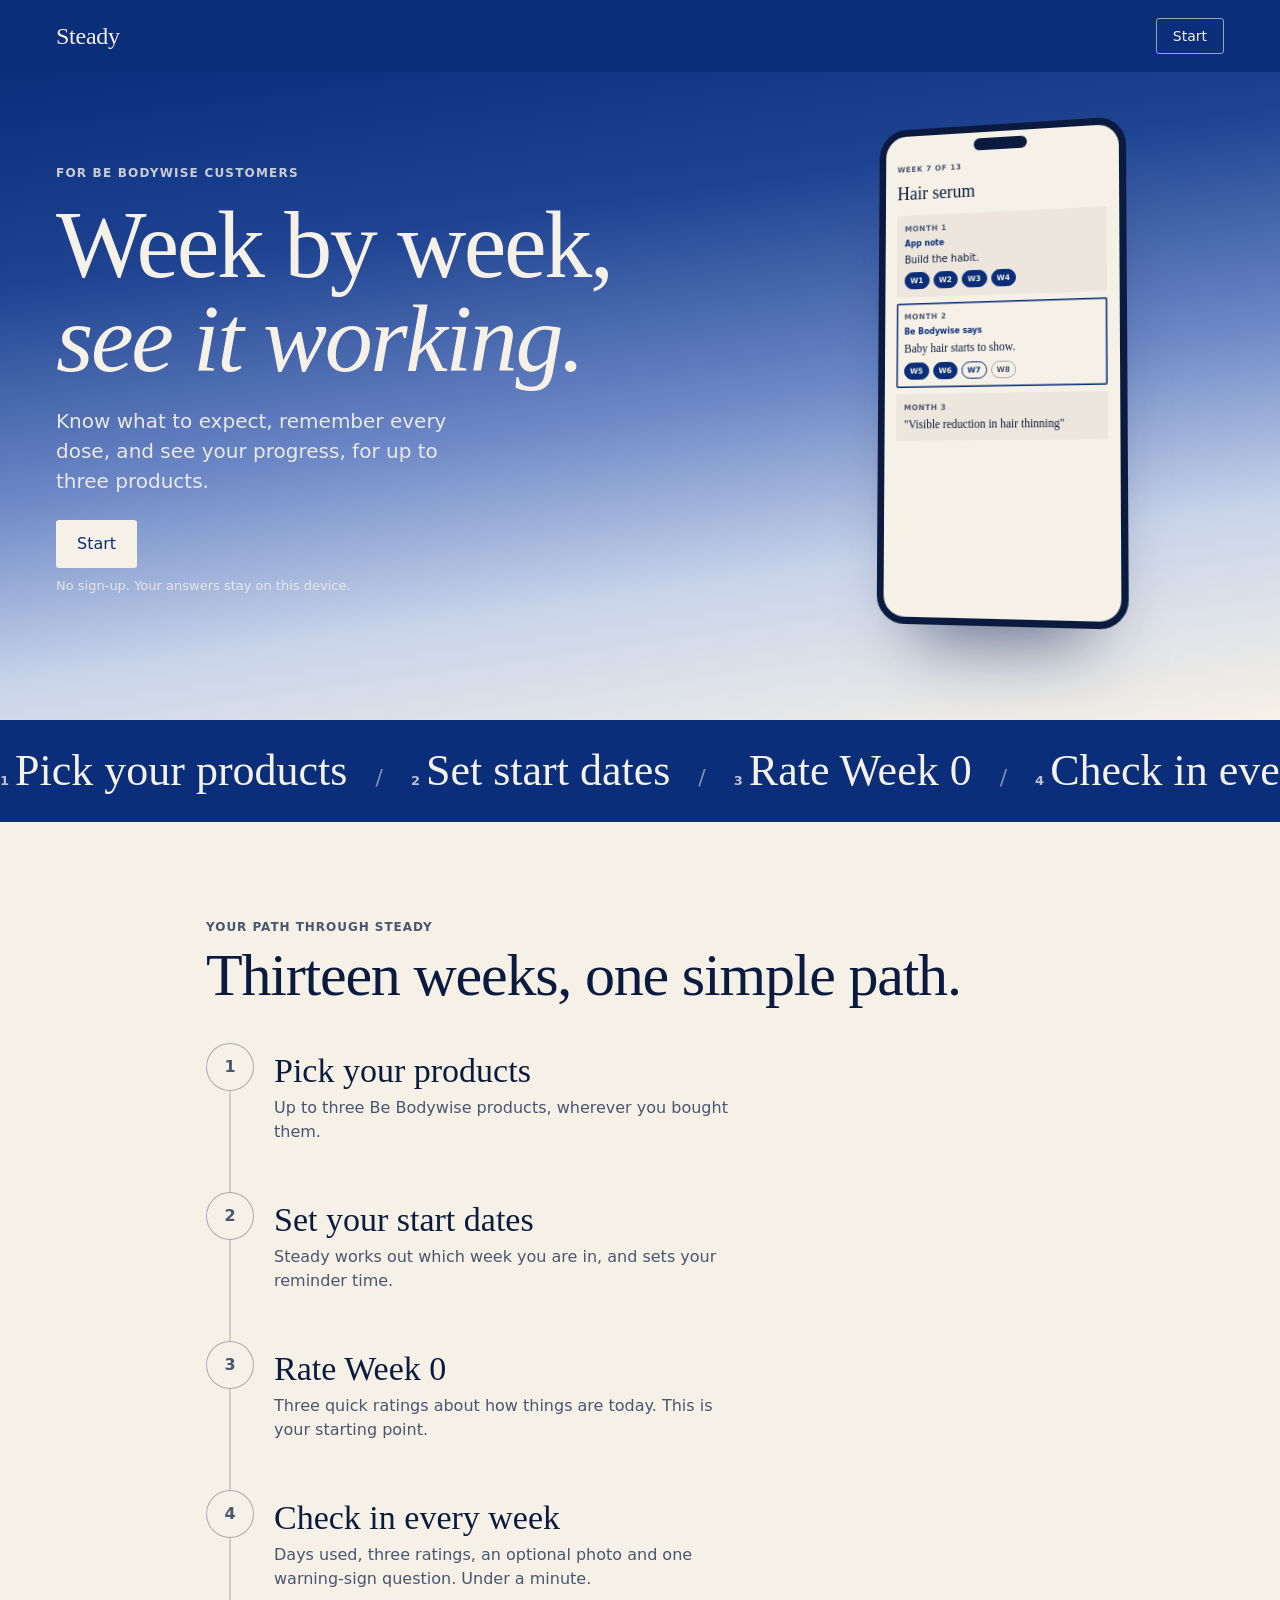
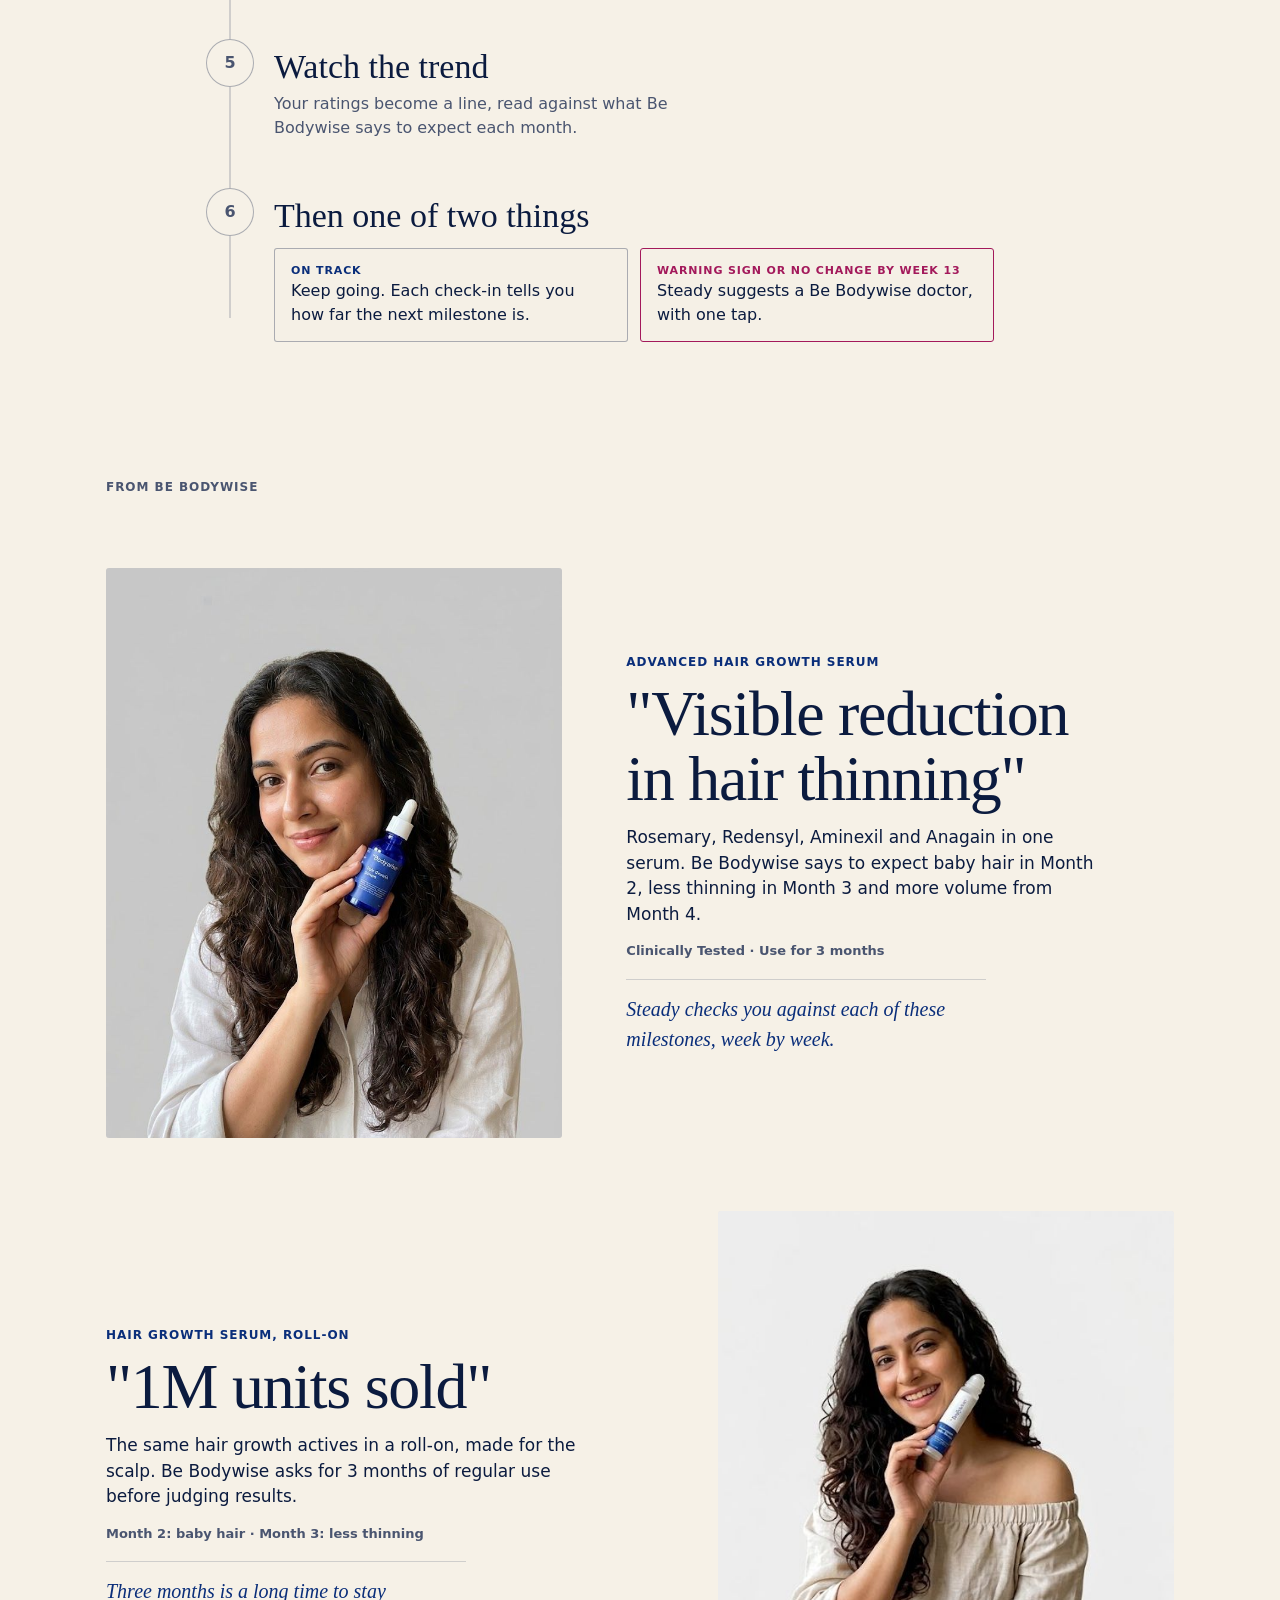
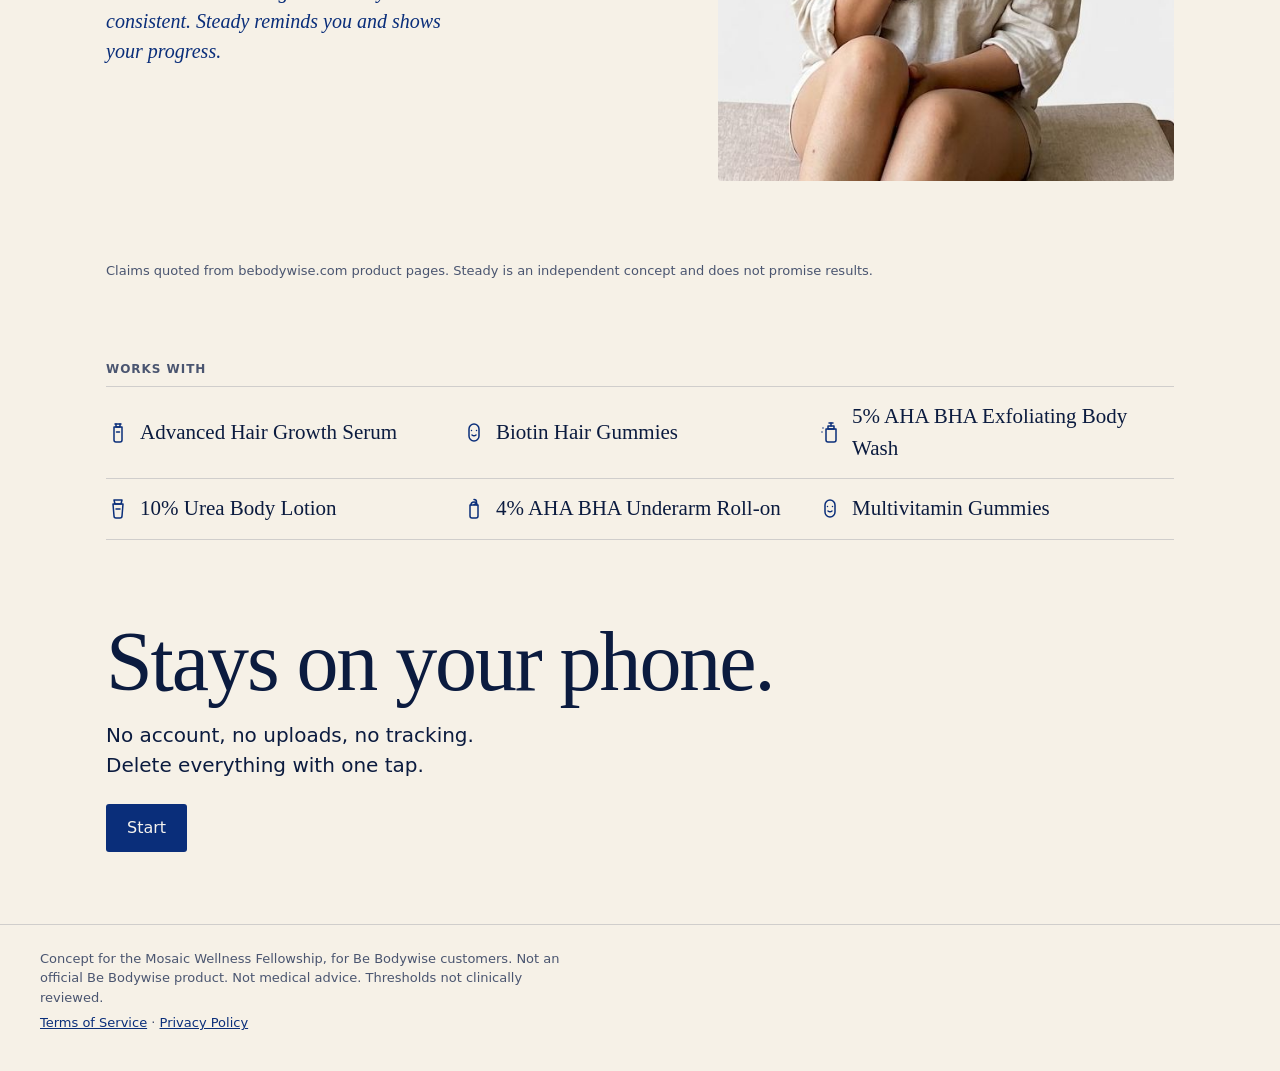
==== index.html @ 42847a38 "Current week follows the latest check-in" ====
<!doctype html>
<html lang="en">
<head>
  <meta charset="utf-8">
  <meta name="viewport" content="width=device-width, initial-scale=1, viewport-fit=cover">
  <meta http-equiv="Content-Security-Policy" content="default-src 'self'; script-src 'self'; style-src 'self' https://fonts.googleapis.com; font-src https://fonts.gstatic.com; img-src 'self' data: blob:; connect-src 'self'; base-uri 'self'; form-action 'none'">
  <meta name="referrer" content="no-referrer">
  <title>Steady</title>
  <meta name="description" content="A week-by-week companion for Be Bodywise customers: what to expect, reminders, and weekly check-ins. Concept prototype.">
  <meta name="theme-color" content="#0A2E7A">
  <link rel="manifest" href="manifest.webmanifest">
  <link rel="icon" href="icon.svg" type="image/svg+xml">
  <link rel="apple-touch-icon" href="icon-180.png">
  <meta name="apple-mobile-web-app-capable" content="yes">
  <meta name="apple-mobile-web-app-title" content="Steady">
  <link rel="preconnect" href="https://fonts.googleapis.com">
  <link rel="preconnect" href="https://fonts.gstatic.com" crossorigin>
  <link rel="stylesheet" href="https://fonts.googleapis.com/css2?family=DM+Sans:opsz,wght@9..40,400;9..40,500;9..40,600&family=Fraunces:opsz,wght@9..144,400;9..144,500&display=swap">
  <link rel="stylesheet" href="styles.css?v=9">
</head>
<body>
  <a class="skip" href="#view">Skip to content</a>
  <div class="shell">
    <aside class="sidenav" aria-label="Main">
      <a class="brand" href="#/welcome">Steady</a>
      <nav class="sidenav-links">
        <a data-nav="home" href="#/welcome">Home</a>
        <a data-nav="timeline" href="#/timeline">Timeline</a>
        <a data-nav="checkin" href="#/timeline">Check-in</a>
        <a data-nav="progress" href="#/progress">Progress</a>
        <a data-nav="settings" href="#/settings">Settings</a>
      </nav>
      <p class="sidenav-note">For Be Bodywise customers. Concept.</p>
    </aside>
    <div class="main">
      <header class="topbar">
        <a class="brand" href="#/welcome">Steady</a>
        <a class="topbar-cta" href="#/pick">Start</a>
      </header>
      <div id="banner"></div>
      <div id="backbar" class="backbar"></div>
      <main id="view" tabindex="-1">
        <div class="screen" aria-busy="true">
          <div class="skeleton skeleton-line short"></div>
          <div class="skeleton skeleton-title"></div>
          <div class="skeleton skeleton-card"></div>
          <div class="skeleton skeleton-card"></div>
        </div>
      </main>
      <footer class="footer">
        <p>Concept for the Mosaic Wellness Fellowship, for Be Bodywise customers. Not an official Be Bodywise product. Not medical advice. Thresholds not clinically reviewed.</p>
        <p><a href="terms.html">Terms of Service</a> · <a href="privacy.html">Privacy Policy</a></p>
      </footer>
    </div>
  </div>
  <nav class="bottomnav" aria-label="Main">
    <a data-nav="home" href="#/welcome">Home</a>
    <a data-nav="timeline" href="#/timeline">Timeline</a>
    <a data-nav="checkin" href="#/timeline">Check-in</a>
    <a data-nav="progress" href="#/progress">Progress</a>
    <a data-nav="settings" href="#/settings">Settings</a>
  </nav>
  <script type="module" src="app.js?v=12"></script>
</body>
</html>
---- styles.css ----
/* Steady: Be Bodywise colours on warm paper. Flat surfaces, hairlines, crisp corners. */
:root {
  --paper: #F6F1E7;
  --mist: #E6ECF7;
  --cream: #F6F1E7;
  --stone: #ECE6DC;
  --stone-deep: #E2DACC;
  --ink: #0B1B3F;
  --ink-soft: #4A5570;
  --blue: #0A2E7A;
  --blue-wash: rgba(10, 46, 122, 0.08);
  --magenta: #A3195B;
  --magenta-wash: rgba(163, 25, 91, 0.07);
  --line: rgba(11, 27, 63, 0.16);
  --line-strong: rgba(11, 27, 63, 0.32);
  --danger: #8E1B1B;
  --radius: 3px;
  --serif: 'Fraunces', Georgia, 'Times New Roman', serif;
  --sans: 'DM Sans', system-ui, -apple-system, 'Segoe UI', sans-serif;
  --gutter: 16px;
  --navh: 64px;
}

* { box-sizing: border-box; }
html { -webkit-text-size-adjust: 100%; }
body {
  margin: 0;
  background: var(--paper) linear-gradient(180deg, #E4EAF6 0%, #EEEFF0 30%, #F6F1E7 65%) no-repeat fixed;
  color: var(--ink);
  font-family: var(--sans);
  font-size: 16px;
  line-height: 1.5;
  padding-bottom: calc(var(--navh) + env(safe-area-inset-bottom));
}
body.no-nav { padding-bottom: 0; }
body.no-nav .bottomnav, body.no-nav .sidenav-links { display: none; }
a { color: var(--blue); }
img { max-width: 100%; display: block; }
button { font: inherit; }

.skip { position: absolute; left: -999px; top: 8px; background: var(--ink); color: var(--paper); padding: 8px 12px; }
.skip:focus { left: 8px; z-index: 50; }
.visually-hidden { position: absolute; width: 1px; height: 1px; overflow: hidden; clip: rect(0 0 0 0); white-space: nowrap; }
:focus-visible { outline: 2px solid var(--blue); outline-offset: 2px; }
#view:focus { outline: none; }

/* ---------- Shell ---------- */
.shell { min-height: 100vh; }
.sidenav { display: none; }
.topbar {
  display: flex; align-items: center; justify-content: space-between;
  padding: 14px var(--gutter);
  border-bottom: 1px solid var(--line);
}
.brand { font-family: var(--serif); font-size: 24px; font-weight: 500; color: var(--ink); text-decoration: none; letter-spacing: -0.01em; }
#view { padding: 0 var(--gutter); }

.bottomnav {
  position: fixed; left: 0; right: 0; bottom: 0; z-index: 20;
  display: grid; grid-template-columns: repeat(4, 1fr);
  background: var(--paper);
  border-top: 1px solid var(--line);
  padding-bottom: env(safe-area-inset-bottom);
}
.bottomnav a {
  height: var(--navh); display: flex; align-items: center; justify-content: center;
  font-size: 13px; font-weight: 500; color: var(--ink-soft); text-decoration: none;
  border-top: 2px solid transparent;
}
.bottomnav a.is-active { color: var(--blue); border-top-color: var(--blue); }

.footer { padding: 24px var(--gutter) 32px; border-top: 1px solid var(--line); margin-top: 48px; font-size: 13px; color: var(--ink-soft); }
.footer p { margin: 0 0 6px; max-width: 64ch; }

/* ---------- Type ---------- */
.eyebrow { font-size: 12px; font-weight: 600; letter-spacing: 0.08em; color: var(--ink-soft); margin: 0 0 8px; text-transform: uppercase; }
.display { font-family: var(--serif); font-weight: 400; font-size: 32px; line-height: 1.12; letter-spacing: -0.015em; margin: 0 0 16px; }
.title { font-family: var(--serif); font-weight: 400; font-size: 30px; line-height: 1.15; letter-spacing: -0.01em; margin: 0 0 12px; }
.subtitle { font-family: var(--serif); font-weight: 500; font-size: 20px; margin: 0 0 12px; }
.question { font-family: var(--serif); font-weight: 400; font-size: 24px; line-height: 1.25; margin: 0 0 20px; }
.lede { font-size: 17px; color: var(--ink); margin: 0 0 20px; max-width: 56ch; }
.fine { font-size: 13px; color: var(--ink-soft); margin: 8px 0; }
.note { font-size: 14px; color: var(--ink-soft); border-left: 2px solid var(--line-strong); padding: 4px 0 4px 12px; margin: 16px 0; max-width: 60ch; }
.error { color: var(--danger); font-size: 14px; min-height: 0; margin: 8px 0; }
.error:empty { display: none; }

/* ---------- Buttons ---------- */
.btn {
  display: inline-flex; align-items: center; justify-content: center;
  min-height: 48px; padding: 0 20px;
  border-radius: var(--radius); border: 1px solid transparent;
  font-weight: 500; font-size: 16px; text-decoration: none; cursor: pointer;
  transition: background-color 120ms ease;
}
.btn:disabled { opacity: 0.4; cursor: not-allowed; }
.btn-primary { background: var(--blue); color: #F6F3EE; }
.btn-primary:not(:disabled):hover { background: #082463; }
.btn-outline { background: transparent; color: var(--blue); border-color: var(--blue); }
.btn-quiet { background: transparent; color: var(--ink-soft); text-decoration: underline; text-underline-offset: 3px; padding: 0 8px; }
.btn-accent { background: var(--magenta); color: #F6F3EE; }
.btn-outline-accent { background: transparent; color: var(--magenta); border-color: var(--magenta); }
.btn-danger { background: transparent; color: var(--danger); border-color: var(--danger); }
.btn-small { min-height: 36px; padding: 0 12px; font-size: 14px; }
.actions { display: flex; flex-wrap: wrap; gap: 12px; align-items: center; margin: 24px 0 8px; }
.back { display: inline-block; font-size: 14px; color: var(--ink-soft); margin: 16px 0 8px; text-underline-offset: 3px; }

.sticky-actions {
  position: sticky; bottom: calc(var(--navh) + env(safe-area-inset-bottom)); z-index: 5;
  display: flex; align-items: center; justify-content: space-between; gap: 12px;
  background: var(--paper); border-top: 1px solid var(--line);
  margin: 24px calc(var(--gutter) * -1) 0; padding: 12px var(--gutter);
}
body.no-nav .sticky-actions { bottom: 0; }
.sticky-actions .btn-primary { flex: 0 0 auto; min-width: 140px; }
.sticky-actions.split .btn-quiet { visibility: visible; }

/* ---------- Icons ---------- */
.icon { width: 24px; height: 24px; flex: 0 0 auto; color: var(--blue); }
.icon-sm { width: 18px; height: 18px; }
.icon-lg { width: 32px; height: 32px; }
.icon-inline { width: 18px; height: 18px; vertical-align: -3px; }
.inline-mark { display: inline-flex; color: var(--blue); }

/* ---------- Screens ---------- */
.screen { padding: 20px 0 8px; max-width: 720px; }
.screen.wide { max-width: 1100px; }
.stack > * + * { margin-top: 12px; }

.welcome { padding: 32px 0 8px; display: grid; gap: 32px; }
.welcome .display { font-size: 40px; }
.welcome-visual { display: block; }

.product-grid { display: grid; gap: 10px; margin: 8px 0; }
.product-card {
  display: grid; grid-template-columns: 32px 1fr; column-gap: 14px; row-gap: 2px; align-items: center;
  text-align: left; padding: 14px 16px; background: transparent; color: var(--ink);
  border: 1px solid var(--line); border-radius: var(--radius); cursor: pointer;
}
.product-card .icon { grid-row: span 2; }
.product-card.is-selected { border-color: var(--blue); background: var(--blue-wash); box-shadow: inset 0 0 0 1px var(--blue); }
.product-name { font-weight: 600; font-size: 16px; display: block; }
.product-concern { font-size: 14px; color: var(--ink-soft); }

.date-row { display: grid; grid-template-columns: 24px 1fr auto; gap: 12px; align-items: center; padding: 14px 0; border-bottom: 1px solid var(--line); }
.date-label { display: flex; flex-direction: column; }
.date-label .fine { margin: 0; }
.field {
  font: inherit; font-size: 16px; color: var(--ink);
  background: var(--paper); border: 1px solid var(--line-strong); border-radius: var(--radius);
  padding: 10px 10px; min-height: 44px; max-width: 170px;
}

/* ---------- Check-in ---------- */
.dots { display: flex; gap: 6px; margin: 4px 0 24px; }
.dot { width: 22px; height: 3px; background: var(--line); }
.dot.is-done { background: var(--blue); }
.dot.is-current { background: var(--ink); }
.step-body { min-height: 260px; }

.dose-chips { display: grid; grid-template-columns: repeat(4, 1fr); gap: 10px; max-width: 360px; }
.dose { height: 56px; border-radius: 50%; aspect-ratio: 1; justify-self: center; width: 56px; border: 1px solid var(--line-strong); background: transparent; color: var(--ink); font-size: 18px; font-weight: 500; cursor: pointer; }
.dose.is-on { background: var(--blue); border-color: var(--blue); color: var(--paper); }

.scale { max-width: 520px; }
.scale-track { display: grid; grid-template-columns: repeat(5, 1fr); border: 1px solid var(--line-strong); border-radius: 999px; overflow: hidden; height: 48px; }
.scale-step { border: 0; border-left: 1px solid var(--line); background: transparent; cursor: pointer; }
.scale-step:first-child { border-left: 0; }
.scale-step.is-before { background: var(--blue-wash); }
.scale-step.is-on { background: var(--blue); }
.scale-words { display: grid; grid-template-columns: repeat(5, 1fr); gap: 4px; margin-top: 8px; }
.scale-words span { font-size: 12px; line-height: 1.25; color: var(--ink-soft); text-align: center; }
.scale-words span.is-on { color: var(--blue); font-weight: 600; }
.scale-chosen { font-family: var(--serif); font-size: 22px; margin: 20px 0 0; color: var(--ink); }

.photo-preview { margin: 8px 0 16px; max-width: 320px; }
.photo-preview img { border-radius: var(--radius); border: 1px solid var(--line); }

.yesno { display: grid; grid-template-columns: 1fr 1fr; gap: 12px; max-width: 360px; }
.yn { min-height: 64px; border: 1px solid var(--line-strong); border-radius: var(--radius); background: transparent; font-size: 18px; font-weight: 500; color: var(--ink); cursor: pointer; }
.yn.is-on { background: var(--ink); color: var(--paper); border-color: var(--ink); }

/* ---------- Timeline ---------- */
.tabs { display: flex; gap: 4px; overflow-x: auto; border-bottom: 1px solid var(--line); margin: 0 calc(var(--gutter) * -1) 20px; padding: 0 var(--gutter); scrollbar-width: none; }
.tab { display: inline-flex; align-items: center; gap: 8px; white-space: nowrap; padding: 12px 12px; color: var(--ink-soft); text-decoration: none; font-weight: 500; font-size: 15px; border-bottom: 2px solid transparent; margin-bottom: -1px; }
.tab.is-active { color: var(--blue); border-bottom-color: var(--blue); }

.timeline-head { display: grid; gap: 16px; margin-bottom: 8px; }
.facts { margin: 0; border-top: 1px solid var(--line); }
.facts > div { display: grid; grid-template-columns: 140px 1fr; gap: 12px; padding: 10px 0; border-bottom: 1px solid var(--line); font-size: 14px; }
.facts dt { color: var(--ink-soft); }
.facts dd { margin: 0; }

.callout { border: 1px solid var(--line-strong); border-radius: var(--radius); padding: 16px; margin: 16px 0; background: var(--stone); }
.callout p { margin: 0 0 12px; }
.callout-title { font-weight: 600; }
.callout-consult { background: var(--magenta-wash); border-color: var(--magenta); }

.month-grid { display: grid; gap: 12px; margin-top: 20px; }
.month-card { background: var(--stone); border: 1px solid transparent; border-radius: var(--radius); padding: 18px 16px 16px; }
.month-card.is-now { border-color: var(--blue); background: var(--paper); box-shadow: inset 0 0 0 1px var(--blue); }
.month-card.is-ahead { background: transparent; border: 1px dashed var(--line-strong); }
.month-link { display: block; color: inherit; text-decoration: none; }
.claim-type { font-size: 12px; font-weight: 600; margin: 0 0 4px; color: var(--blue); }
.claim-type.type-app, .claim-type.type-check { color: var(--ink-soft); }
.claim-type.type-next { color: var(--ink-soft); }
.claim { font-family: var(--serif); font-size: 20px; line-height: 1.3; margin: 0 0 10px; }
.claim.is-app { font-family: var(--sans); font-size: 16px; color: var(--ink); }
.source { font-size: 12px; color: var(--ink-soft); margin: 0 0 12px; }
.chips { display: flex; flex-wrap: wrap; gap: 8px; margin-top: 8px; }
.chip {
  display: inline-flex; align-items: center; justify-content: center;
  min-width: 48px; height: 36px; padding: 0 10px; border-radius: 999px;
  border: 1px solid var(--line-strong); color: var(--ink-soft); text-decoration: none; font-size: 14px; font-weight: 500;
}
.chip.is-done { background: var(--blue); border-color: var(--blue); color: var(--paper); }
.chip.is-current { border: 2px solid var(--blue); color: var(--blue); }
.chip.is-missed { border-style: dashed; }
.chip.is-milestone:not(.is-done) { border-color: var(--magenta); color: var(--magenta); }
.chip.is-milestone.is-done { background: var(--magenta); border-color: var(--magenta); }
.mock .chip { pointer-events: none; }

/* ---------- Month detail ---------- */
.claim-big { font-size: 30px; }
.claim-big.is-app { font-family: var(--sans); font-size: 22px; line-height: 1.4; color: var(--ink-soft); }
.week-list { margin-top: 24px; border-top: 1px solid var(--line); }
.week-row { padding: 14px 0; border-bottom: 1px solid var(--line); }
.week-row.is-milestone .week-name { color: var(--magenta); }
.week-row-head { display: flex; justify-content: space-between; align-items: center; gap: 12px; }
.week-name { font-weight: 600; margin: 0; }
.ratings { display: grid; grid-template-columns: 1fr 1fr; gap: 6px 16px; margin: 10px 0 0; font-size: 14px; }
.ratings dt { color: var(--ink-soft); }
.ratings dd { margin: 0; }

/* ---------- Done ---------- */
.done .display { font-size: 30px; }

/* ---------- Charts ---------- */
.chart-grid { display: grid; gap: 12px; margin: 16px 0 24px; }
.chart-card { background: var(--stone); border-radius: var(--radius); padding: 14px 14px 10px; margin: 16px 0; }
.chart-grid .chart-card { margin: 0; }
.chart-title { font-weight: 600; margin: 0 0 6px; font-size: 15px; }
.chart svg { width: 100%; height: auto; display: block; }
.chart-band { fill: var(--magenta-wash); }
.chart-grid line, .chart-grid { stroke: var(--line); stroke-width: 1; }
.chart-axis { font-family: var(--sans); font-size: 10px; fill: var(--ink-soft); }
.chart-line { fill: none; stroke: var(--blue); stroke-width: 2; stroke-linejoin: round; }
.chart-dot { fill: var(--blue); }
.chart-scale { font-size: 12px; color: var(--ink-soft); margin: 4px 0 0; }
.chart .fine { margin: 6px 0 0; }

.photo-strip { display: flex; gap: 10px; overflow-x: auto; padding-bottom: 8px; scroll-snap-type: x mandatory; }
.photo-cell { flex: 0 0 140px; margin: 0; scroll-snap-align: start; }
.photo-cell img { width: 140px; height: 180px; object-fit: cover; border-radius: var(--radius); }
.photo-cell figcaption { font-size: 12px; color: var(--ink-soft); margin-top: 4px; }

/* ---------- Consult ---------- */
.consult-card { border: 1px solid var(--magenta); border-radius: var(--radius); padding: 24px 20px; margin-top: 16px; background: var(--magenta-wash); }

/* ---------- Settings ---------- */
.settings-group { padding: 20px 0; border-bottom: 1px solid var(--line); }
.settings-group .btn { margin: 12px 12px 0 0; }

/* ---------- Demo bar ---------- */
.demo-bar { display: flex; flex-wrap: wrap; align-items: center; gap: 10px; padding: 10px var(--gutter); background: var(--stone); border-bottom: 1px solid var(--line); font-size: 14px; }
.demo-tag { font-size: 11px; font-weight: 600; letter-spacing: 0.08em; text-transform: uppercase; color: var(--magenta); border: 1px solid var(--magenta); padding: 2px 8px; border-radius: var(--radius); }
.demo-label { color: var(--ink-soft); }
.demo-bar input[type=range] { flex: 1 1 120px; max-width: 260px; accent-color: var(--blue); }
.demo-bar output { font-weight: 600; min-width: 64px; }

/* ---------- Skeleton loaders ---------- */
.skeleton { background: var(--stone); border-radius: var(--radius); position: relative; overflow: hidden; }
.skeleton::after { content: ''; position: absolute; inset: 0; background: linear-gradient(90deg, transparent, rgba(246, 243, 238, 0.6), transparent); transform: translateX(-100%); animation: shimmer 1.4s infinite; }
.skeleton-line { height: 12px; width: 40%; margin: 24px 0 12px; }
.skeleton-title { height: 36px; width: 70%; margin-bottom: 24px; }
.skeleton-card { height: 120px; margin-bottom: 12px; }
.skeleton-photo { width: 140px; height: 180px; }
@keyframes shimmer { to { transform: translateX(100%); } }
@media (prefers-reduced-motion: reduce) { .skeleton::after { animation: none; } .btn { transition: none; } }

/* ---------- Welcome mock ---------- */
.mock-stack { display: grid; gap: 10px; }
.mock .claim { font-size: 17px; }

/* ---------- Laptop ---------- */
@media (min-width: 900px) {
  :root { --gutter: 40px; }
  body { padding-bottom: 0; }
  .bottomnav, .topbar { display: none; }
  .shell { display: grid; grid-template-columns: 220px minmax(0, 1fr); }
  .sidenav {
    display: flex; flex-direction: column; gap: 32px;
    position: sticky; top: 0; height: 100vh;
    padding: 28px 24px; border-right: 1px solid var(--line);
  }
  .sidenav-links { display: flex; flex-direction: column; gap: 2px; }
  .sidenav-links a { padding: 10px 12px; color: var(--ink-soft); text-decoration: none; font-weight: 500; border-left: 2px solid transparent; }
  .sidenav-links a.is-active { color: var(--blue); border-left-color: var(--blue); background: var(--blue-wash); }
  .sidenav-note { margin-top: auto; font-size: 12px; color: var(--ink-soft); }
  .sticky-actions { bottom: 0; margin: 32px 0 0; padding: 16px 0; }
  .tabs { margin: 0 0 24px; padding: 0; }

  .welcome { grid-template-columns: 1.1fr 1fr; align-items: center; padding: 72px 0 24px; gap: 56px; }
  .welcome .display { font-size: 60px; }
  .welcome-visual { display: block; }

  .title { font-size: 40px; }
  .display { font-size: 44px; }
  .question { font-size: 30px; }
  .product-grid { grid-template-columns: repeat(3, 1fr); gap: 12px; }
  .product-card { grid-template-columns: 1fr; padding: 20px; min-height: 150px; align-content: start; row-gap: 6px; }
  .product-card .icon { grid-row: auto; margin-bottom: 8px; }

  .timeline-head { grid-template-columns: 1fr 1fr; align-items: end; gap: 40px; }
  .month-grid { grid-template-columns: repeat(auto-fit, minmax(230px, 1fr)); }
  .chart-grid { grid-template-columns: repeat(3, 1fr); }
  .done .display { font-size: 40px; }
}

/* ---------- Legal pages ---------- */
.legal { max-width: 680px; padding: 28px var(--gutter) 48px; margin: 0 auto; }
.legal .eyebrow { margin-top: 32px; }
.legal .subtitle { margin-top: 28px; }
.legal p { max-width: 64ch; }

/* ---------- Back button ---------- */
.backbar { padding: 12px var(--gutter) 0; }
.backbar:empty { display: none; }
.backbtn {
  display: inline-flex; align-items: center; gap: 8px;
  min-height: 40px; padding: 0 14px 0 10px;
  background: transparent; color: var(--ink); cursor: pointer;
  border: 1px solid var(--line-strong); border-radius: var(--radius);
  font-size: 15px; font-weight: 500;
}
.backbtn-mark { font-size: 22px; line-height: 1; margin-top: -2px; color: var(--blue); }
.legal .backbtn { text-decoration: none; margin-bottom: 8px; }

/* ---------- 3D phone stage (welcome) ---------- */
.welcome-visual { display: block; }
.stage { perspective: 1400px; height: 400px; position: relative; margin: 0 auto; max-width: 560px; }
.stage-inner {
  position: absolute; inset: 0; transform-style: preserve-3d;
  transform: rotateX(calc(4deg + var(--rx, 0deg))) rotateY(var(--ry, 0deg));
  transition: transform 500ms cubic-bezier(.2, .7, .2, 1);
  animation: stage-drift 14s ease-in-out infinite alternate;
}
.phone-slot { position: absolute; top: 20px; width: 190px; height: 360px; transform-style: preserve-3d; }
.phone-slot.is-center { left: 50%; margin-left: -95px; transform: translateZ(60px); z-index: 2; }
.phone-slot.is-left { left: 2%; transform: translateX(10px) rotateY(32deg) rotateZ(-3deg) translateZ(-60px); }
.phone-slot.is-right { right: 2%; transform: translateX(-10px) rotateY(-32deg) rotateZ(3deg) translateZ(-60px); }
.phone-bob { width: 100%; height: 100%; transform-style: preserve-3d; animation: phone-bob 6s ease-in-out infinite; }
.is-left .phone-bob { animation-delay: -2s; }
.is-right .phone-bob { animation-delay: -4s; }
.phone {
  position: relative; width: 100%; height: 100%; overflow: hidden;
  background: var(--paper); border: 7px solid var(--ink); border-radius: 28px;
  box-shadow: 0 40px 60px -40px rgba(11, 27, 63, 0.55);
}
.phone-notch { position: absolute; top: 6px; left: 50%; width: 54px; height: 12px; margin-left: -27px; background: var(--ink); border-radius: 8px; }
.ph-screen { padding: 28px 12px 12px; display: grid; gap: 6px; align-content: start; height: 100%; }
.ph-eyebrow { font-size: 7.5px; font-weight: 600; letter-spacing: 0.08em; color: var(--ink-soft); margin: 0; }
.ph-title { font-family: var(--serif); font-size: 18px; margin: 0 0 2px; }
.ph-type { font-size: 8px; font-weight: 600; color: var(--blue); margin: 0; }
.ph-text { font-size: 10px; line-height: 1.35; margin: 0; }
.ph-text.serif { font-family: var(--serif); font-size: 11.5px; }
.ph-card { background: var(--stone); border-radius: 2px; padding: 8px; display: grid; gap: 3px; }
.ph-card.is-now { background: var(--paper); box-shadow: inset 0 0 0 1.5px var(--blue); }
.ph-chips { display: flex; gap: 4px; margin-top: 3px; }
.ph-chip { font-size: 7.5px; font-weight: 600; border: 1px solid var(--line-strong); border-radius: 99px; padding: 2px 5px; color: var(--ink-soft); }
.ph-chip.is-done { background: var(--blue); border-color: var(--blue); color: var(--paper); }
.ph-chip.is-current { border: 1.5px solid var(--blue); color: var(--blue); }
.ph-q { font-family: var(--serif); font-size: 15px; line-height: 1.25; margin: 4px 0 6px; }
.ph-scale { display: grid; grid-template-columns: repeat(5, 1fr); height: 22px; border: 1px solid var(--line-strong); border-radius: 99px; overflow: hidden; }
.ph-scale span + span { border-left: 1px solid var(--line); }
.ph-scale .is-before { background: var(--blue-wash); }
.ph-scale .is-on { background: var(--blue); }
.ph-words { display: grid; grid-template-columns: repeat(5, 1fr); font-size: 6px; text-align: center; color: var(--ink-soft); gap: 2px; }
.ph-words .is-on { color: var(--blue); font-weight: 600; }
.ph-chosen { font-family: var(--serif); font-size: 15px; margin: 8px 0; }
.ph-btn { justify-self: end; background: var(--blue); color: var(--paper); font-size: 9px; font-weight: 600; padding: 6px 14px; border-radius: 2px; margin-top: 40px; }
.ph-chart { background: var(--stone); border-radius: 2px; padding: 6px; }
.ph-chart svg { width: 100%; height: auto; display: block; }

@keyframes stage-drift { from { transform: rotateX(calc(6deg + var(--rx, 0deg))) rotateY(calc(-7deg + var(--ry, 0deg))); } to { transform: rotateX(calc(2deg + var(--rx, 0deg))) rotateY(calc(7deg + var(--ry, 0deg))); } }
@keyframes phone-bob { 0%, 100% { translate: 0 0; } 50% { translate: 0 -10px; } }

/* ---------- 3D entrances (start visible, settle flat) ---------- */
@keyframes settle { from { transform: perspective(900px) rotateX(14deg) translateY(18px); opacity: 0.35; } to { transform: none; opacity: 1; } }
@keyframes turn-in { from { transform: perspective(900px) rotateY(-16deg) translateX(20px); opacity: 0.3; } to { transform: none; opacity: 1; } }
.month-card, .chart-card, .product-card, .week-row, .consult-card, .done .display { animation: settle 520ms cubic-bezier(.2, .7, .2, 1) both; transform-origin: 50% 0; }
.month-grid > :nth-child(2), .chart-grid > :nth-child(2), .product-grid > :nth-child(2) { animation-delay: 70ms; }
.month-grid > :nth-child(3), .chart-grid > :nth-child(3), .product-grid > :nth-child(3) { animation-delay: 140ms; }
.month-grid > :nth-child(4), .product-grid > :nth-child(4) { animation-delay: 210ms; }
.product-grid > :nth-child(5) { animation-delay: 280ms; }
.product-grid > :nth-child(6) { animation-delay: 350ms; }
.step-body > * { animation: turn-in 380ms cubic-bezier(.2, .7, .2, 1) both; transform-origin: 0 50%; }
.welcome-copy > * { animation: settle 600ms cubic-bezier(.2, .7, .2, 1) both; }
.welcome-copy > :nth-child(2) { animation-delay: 60ms; }
.welcome-copy > :nth-child(3) { animation-delay: 120ms; }
.welcome-copy > :nth-child(4) { animation-delay: 180ms; }

@media (max-width: 899px) {
  .stage { height: 360px; }
  .phone-slot { width: 160px; height: 300px; }
  .phone-slot.is-center { margin-left: -80px; }
  .phone-slot.is-left { left: -2%; }
  .phone-slot.is-right { right: -2%; }
  .ph-q { font-size: 13px; }
}
@media (prefers-reduced-motion: reduce) {
  .stage-inner, .phone-bob, .month-card, .chart-card, .product-card, .week-row, .consult-card, .done .display, .step-body > *, .welcome-copy > * { animation: none !important; transition: none !important; }
}

.shell, .welcome { overflow-x: clip; }

/* ---------- Landing (home) ---------- */
.topbar-cta { display: none; }
body.is-landing .topbar { background: var(--blue); border-bottom: 0; }
body.is-landing .topbar .brand { color: var(--cream); }
body.is-landing .topbar-cta { display: inline-flex; align-items: center; min-height: 36px; padding: 0 16px; border: 1px solid rgba(246, 241, 231, 0.6); border-radius: var(--radius); color: var(--cream); text-decoration: none; font-weight: 500; font-size: 14px; }
body.is-landing #view { padding: 0; }
body.is-landing .footer { margin-top: 0; }
.landing { overflow-x: clip; }
.landing section { padding-left: max(var(--gutter), env(safe-area-inset-left, 0px)); padding-right: max(var(--gutter), env(safe-area-inset-right, 0px)); }

.hero {
  display: grid; gap: 24px; padding-top: 40px; padding-bottom: 32px;
  background: linear-gradient(172deg, #0A2E7A 0%, #1E4391 26%, #6C88C6 52%, #C9D4EA 74%, #F6F1E7 100%);
  color: var(--cream);
}
.hero-eyebrow { font-size: 12px; font-weight: 600; letter-spacing: 0.1em; margin: 0 0 16px; color: rgba(246, 241, 231, 0.8); }
.hero-title { font-family: var(--serif); font-weight: 400; font-size: 52px; line-height: 0.98; letter-spacing: -0.025em; margin: 0 0 20px; text-wrap: balance; }
.hero-title span { display: block; }
.hero-title span + span { font-style: italic; }
.hero-lede { font-size: 18px; line-height: 1.5; max-width: 34ch; margin: 0 0 8px; }
.hero .hero-lede { color: rgba(246, 241, 231, 0.92); }
.hero-fine { font-size: 13px; color: rgba(246, 241, 231, 0.8); margin: 8px 0 0; }
.btn-cream { background: var(--cream); color: var(--blue); }
.btn-ghost { background: transparent; color: var(--cream); border-color: rgba(246, 241, 231, 0.7); }
.hero-visual { display: block; }
.stage.is-single { height: 420px; max-width: 320px; }
.stage.is-single .phone-slot.is-center { width: 210px; height: 400px; margin-left: -105px; top: 10px; transform: translateZ(40px); }
.stage.is-single .stage-inner { transform: rotateX(calc(4deg + var(--rx, 0deg))) rotateY(calc(-14deg + var(--ry, 0deg) + var(--scroll, 0) * 30deg)) translateY(calc(var(--scroll, 0) * 50px)); animation: none; }
.stage.is-single .phone { box-shadow: 0 50px 70px -40px rgba(11, 27, 63, 0.6); }

.marquee { background: var(--blue); color: var(--cream); overflow: hidden; padding: 18px 0; }
.marquee-track { display: flex; width: max-content; animation: marquee 38s linear infinite; }
.marquee-row { display: flex; flex: 0 0 auto; }
.marquee-item { font-family: var(--serif); font-size: 30px; white-space: nowrap; padding-right: 28px; display: inline-flex; align-items: baseline; gap: 6px; }
.marquee-item sup { font-family: var(--sans); font-size: 13px; font-weight: 600; opacity: 0.75; }
.marquee-arrow { padding-left: 22px; opacity: 0.5; font-family: var(--sans); font-size: 22px; }
@keyframes marquee { to { transform: translateX(-50%); } }

.journey { padding-top: 64px; padding-bottom: 40px; max-width: 980px; }
.section-title { font-family: var(--serif); font-weight: 400; font-size: 38px; line-height: 1.05; letter-spacing: -0.02em; margin: 0 0 36px; text-wrap: balance; }
.path { list-style: none; margin: 0; padding: 0; position: relative; display: grid; gap: 36px; }
.path-line { position: absolute; left: 23px; top: 24px; bottom: 24px; width: 2px; background: var(--line); }
.path-fill { position: absolute; inset: 0; background: var(--blue); transform-origin: 50% 0; transform: scaleY(0); }
.path-step { position: relative; display: grid; grid-template-columns: 48px 1fr; gap: 20px; align-items: start; }
.path-node { width: 48px; height: 48px; border-radius: 50%; display: grid; place-items: center; background: var(--cream); border: 1.5px solid var(--line-strong); font-weight: 600; color: var(--ink-soft); position: relative; z-index: 1; transition: background-color 300ms ease, color 300ms ease, border-color 300ms ease; }
.path-step.is-reached .path-node { background: var(--blue); border-color: var(--blue); color: var(--cream); }
.path-copy h3 { font-family: var(--serif); font-weight: 400; font-size: 26px; line-height: 1.15; margin: 8px 0 6px; }
.path-copy p { margin: 0; color: var(--ink-soft); max-width: 46ch; }
.fork { display: grid; gap: 12px; margin-top: 12px; }
.fork-branch { border: 1px solid var(--line-strong); border-radius: var(--radius); padding: 14px 16px; background: rgba(246, 241, 231, 0.6); }
.fork-branch p { color: var(--ink); }
.fork-label { font-size: 11px; font-weight: 600; letter-spacing: 0.08em; margin: 0 0 6px; }
.fork-branch.is-good .fork-label { color: var(--blue); }
.fork-branch.is-alert { border-color: var(--magenta); }
.fork-branch.is-alert .fork-label { color: var(--magenta); }

.months { padding-top: 48px; padding-bottom: 48px; background: linear-gradient(180deg, transparent, var(--mist) 30%, var(--mist) 70%, transparent); }
.month-band { display: grid; gap: 4px; padding: 22px 0; border-top: 1px solid var(--line); animation: settle 700ms cubic-bezier(.2, .7, .2, 1) both; }
.month-band:last-child { border-bottom: 1px solid var(--line); }
.month-word { font-family: var(--serif); font-size: 64px; line-height: 0.95; letter-spacing: -0.03em; margin: 0; color: transparent; -webkit-text-stroke: 1.2px var(--blue); }
.month-src { font-size: 12px; font-weight: 600; color: var(--blue); margin: 6px 0 2px; }
.month-line { font-family: var(--serif); font-size: 26px; line-height: 1.2; margin: 0; }

.products-strip { padding-top: 48px; padding-bottom: 24px; }
.product-names { list-style: none; margin: 0; padding: 0; display: flex; flex-wrap: wrap; gap: 0; border-top: 1px solid var(--line); }
.product-names li { display: inline-flex; align-items: center; gap: 10px; padding: 14px 28px 14px 0; font-family: var(--serif); font-size: 21px; border-bottom: 1px solid var(--line); flex: 1 1 280px; }

.closer { padding-top: 56px; padding-bottom: 64px; }
.closer-title { font-family: var(--serif); font-weight: 400; font-size: 48px; line-height: 1; letter-spacing: -0.025em; margin: 0 0 16px; }

@media (min-width: 900px) {
  body.is-landing .shell { grid-template-columns: minmax(0, 1fr); }
  body.is-landing .sidenav { display: none; }
  body.is-landing .topbar { display: flex; padding: 18px 56px; }
  .landing section { padding-left: 56px; padding-right: 56px; }
  .hero { grid-template-columns: 1.25fr 0.75fr; align-items: center; min-height: 640px; padding-top: 48px; padding-bottom: 80px; }
  .hero-title { font-size: 96px; }
  .hero-lede { font-size: 20px; }
  .stage.is-single { height: 520px; max-width: 360px; }
  .stage.is-single .phone-slot.is-center { width: 250px; height: 490px; margin-left: -125px; }
  .marquee-item { font-size: 44px; }
  .section-title { font-size: 60px; }
  .journey { margin: 0 auto; padding-top: 96px; }
  .path { gap: 48px; }
  .path-copy h3 { font-size: 34px; }
  .fork { grid-template-columns: 1fr 1fr; max-width: 720px; }
  .month-band { grid-template-columns: 360px 1fr; align-items: end; gap: 32px; padding: 30px 0; }
  .month-word { font-size: 120px; }
  .month-line { font-size: 36px; }
  .closer-title { font-size: 84px; }
  .months, .products-strip, .closer { max-width: 1180px; margin: 0 auto; }
}
@media (prefers-reduced-motion: reduce) {
  .marquee-track, .month-band { animation: none !important; }
  .path-fill { transform: scaleY(1) !important; }
}

.main { min-width: 0; }
.phone { color: var(--ink); }
.month-word { white-space: nowrap; }
@media (min-width: 900px) { .month-band { grid-template-columns: minmax(0, 460px) 1fr; } .month-word { font-size: 104px; } }

/* ---------- Be Bodywise photo section ---------- */
.ads { padding-top: 56px; padding-bottom: 24px; display: grid; gap: 40px; }
.ads > .eyebrow { margin: 0; }
.ad { display: grid; gap: 20px; align-items: center; animation: settle 700ms cubic-bezier(.2, .7, .2, 1) both; }
.ad-photo { margin: 0; overflow: hidden; border-radius: var(--radius); background: var(--stone); }
.ad-photo img { width: 100%; height: auto; display: block; aspect-ratio: 4 / 5; object-fit: cover; transition: transform 900ms cubic-bezier(.2, .7, .2, 1); }
.ad-product { font-size: 12px; font-weight: 600; letter-spacing: 0.08em; text-transform: uppercase; color: var(--blue); margin: 0 0 10px; }
.ad-quote { font-family: var(--serif); font-size: 40px; line-height: 1.02; letter-spacing: -0.02em; margin: 0 0 14px; text-wrap: balance; }
.ad-text { font-size: 17px; max-width: 44ch; margin: 0 0 14px; }
.ad-tags { font-size: 13px; font-weight: 600; color: var(--ink-soft); margin: 0 0 18px; }
.ad-steady { font-family: var(--serif); font-style: italic; font-size: 20px; color: var(--blue); margin: 0; padding-top: 14px; border-top: 1px solid var(--line); max-width: 36ch; }
@media (min-width: 900px) {
  .ads { max-width: 1180px; margin: 0 auto; gap: 72px; padding-top: 96px; }
  .ad { grid-template-columns: minmax(0, 5fr) minmax(0, 6fr); gap: 64px; }
  .ad.is-flipped { grid-template-columns: minmax(0, 6fr) minmax(0, 5fr); }
  .ad.is-flipped .ad-photo { order: 2; }
  .ad-quote { font-size: 64px; }
  .ad:hover .ad-photo img { transform: scale(1.03); }
}
@media (prefers-reduced-motion: reduce) { .ad { animation: none !important; } .ad-photo img { transition: none; } }

/* =========================================================
   App pages: flowing blue-cream background, glass, new shapes
   (home page is frozen: everything here skips .is-landing)
   ========================================================= */
body:not(.is-landing) {
  background: linear-gradient(125deg, #BFD0EE 0%, #E2E9F6 22%, #F6F1E7 45%, #EDE6D8 60%, #D5E0F3 80%, #F3EEE4 100%);
  background-size: 260% 260%;
  background-attachment: fixed;
  animation: flow 28s ease-in-out infinite alternate;
}
@keyframes flow { 0% { background-position: 0% 30%; } 50% { background-position: 60% 70%; } 100% { background-position: 100% 40%; } }

body:not(.is-landing) .topbar,
body:not(.is-landing) .bottomnav,
body:not(.is-landing) .sidenav,
body:not(.is-landing) .sticky-actions {
  background: rgba(246, 241, 231, 0.55);
  -webkit-backdrop-filter: blur(18px) saturate(150%);
  backdrop-filter: blur(18px) saturate(150%);
  border-color: rgba(255, 255, 255, 0.6);
}
body:not(.is-landing) .topbar { position: sticky; top: 0; z-index: 15; }

/* glass surfaces */
body:not(.is-landing) .month-card,
body:not(.is-landing) .chart-card,
body:not(.is-landing) .settings-group,
body:not(.is-landing) .consult-card,
body:not(.is-landing) .week-list,
body:not(.is-landing) .product-card,
body:not(.is-landing) .banner,
body:not(.is-landing) .callout,
body:not(.is-landing) .checkin .step-body {
  background: rgba(255, 255, 255, 0.42);
  -webkit-backdrop-filter: blur(16px) saturate(140%);
  backdrop-filter: blur(16px) saturate(140%);
  border: 1px solid rgba(255, 255, 255, 0.75);
  box-shadow: inset 0 1px 0 rgba(255, 255, 255, 0.7);
}

/* pill buttons */
body:not(.is-landing) .btn { border-radius: 999px; }
body:not(.is-landing) .btn-quiet { border-radius: 0; }

/* arches: month cards are window-shaped */
body:not(.is-landing) .month-card {
  border-radius: 400px 400px 6px 6px / 150px 150px 6px 6px;
  padding: 44px 22px 22px;
  text-align: center;
}
body:not(.is-landing) .month-card .chips { justify-content: center; }
body:not(.is-landing) .month-card.is-now { background: rgba(255, 255, 255, 0.72); border: 1.5px solid var(--blue); box-shadow: none; }
body:not(.is-landing) .month-card.is-ahead { background: rgba(255, 255, 255, 0.2); border: 1px dashed var(--line-strong); }
body:not(.is-landing) .month-grid { gap: 16px; }

/* capsules: product picker rows */
body:not(.is-landing) .product-card { border-radius: 999px; padding: 14px 26px; }
body:not(.is-landing) .product-card.is-selected { background: rgba(10, 46, 122, 0.12); border-color: var(--blue); box-shadow: inset 0 0 0 1px var(--blue); }

/* leaves: charts, settings, week list */
body:not(.is-landing) .chart-card { border-radius: 72px 6px 72px 6px; padding: 20px 22px 14px; }
body:not(.is-landing) .settings-group { border-radius: 64px 6px 64px 6px; padding: 24px 26px; margin: 14px 0; border-bottom: 1px solid rgba(255, 255, 255, 0.75); }
body:not(.is-landing) .week-list { border-radius: 6px 64px 6px 64px; padding: 6px 22px; border-top: 1px solid rgba(255, 255, 255, 0.75); }
body:not(.is-landing) .week-row:last-child { border-bottom: 0; }

/* check-in: arch-topped panel */
body:not(.is-landing) .checkin .step-body { border-radius: 300px 300px 6px 6px / 90px 90px 6px 6px; padding: 52px 22px 26px; }

/* consult: arch with magenta line */
body:not(.is-landing) .consult-card { border-radius: 400px 400px 6px 6px / 150px 150px 6px 6px; padding: 64px 24px 28px; text-align: center; border: 1.5px solid var(--magenta); background: rgba(255, 240, 246, 0.55); }
body:not(.is-landing) .consult-card .actions { justify-content: center; }

/* fact pills */
.fact-pills { list-style: none; margin: 4px 0 8px; padding: 0; display: flex; flex-wrap: wrap; gap: 8px; }
.fact-pills li { display: inline-flex; gap: 8px; align-items: baseline; padding: 8px 14px; border-radius: 999px; background: rgba(255, 255, 255, 0.5); border: 1px solid rgba(255, 255, 255, 0.8); font-size: 14px; }
.fact-pills li span { font-size: 11px; font-weight: 600; letter-spacing: 0.06em; text-transform: uppercase; color: var(--ink-soft); }
.milestone-note { margin: 10px 0 0; font-size: 15px; color: var(--ink-soft); }
.milestone-note strong { color: var(--magenta); font-weight: 600; }

/* timeline head with ring */
.timeline-head { display: grid; grid-template-columns: auto 1fr; gap: 18px; align-items: center; }
.timeline-head .title { margin-bottom: 8px; }
.ring { position: relative; width: 112px; height: 112px; flex: 0 0 auto; }
.ring.is-big { width: 168px; height: 168px; margin: 8px 0 18px; }
.ring svg { width: 100%; height: 100%; display: block; }
.ring-seg { fill: none; stroke: rgba(11, 27, 63, 0.14); stroke-width: 9; stroke-linecap: round; }
.ring-seg.is-done { stroke: var(--blue); }
.ring-seg.is-current:not(.is-done) { stroke: rgba(10, 46, 122, 0.4); }
.ring-seg.is-milestone:not(.is-done) { stroke: rgba(163, 25, 91, 0.45); }
.ring-seg.is-milestone.is-done { stroke: var(--magenta); }
.ring-label { position: absolute; inset: 0; display: grid; place-content: center; text-align: center; }
.ring-num { font-family: var(--serif); font-size: 34px; line-height: 1; }
.ring.is-big .ring-num { font-size: 52px; }
.ring-of { font-size: 11px; color: var(--ink-soft); margin-top: 2px; }

/* banners */
.banner { display: flex; align-items: center; gap: 14px; flex-wrap: wrap; border-radius: 999px; padding: 12px 12px 12px 22px; margin: 18px 0 4px; animation: banner-in 520ms cubic-bezier(.2, .7, .2, 1) both; }
.banner > div { flex: 1 1 200px; min-width: 0; }
.banner-title { font-weight: 600; margin: 0; }
.banner-text { margin: 0; font-size: 14px; color: var(--ink-soft); }
.banner.is-due { background: rgba(10, 46, 122, 0.1) !important; border-color: rgba(10, 46, 122, 0.35) !important; }
.banner-pulse { width: 12px; height: 12px; border-radius: 50%; background: var(--blue); flex: 0 0 auto; animation: pulse 1.8s ease-out infinite; }
@keyframes pulse { 0% { box-shadow: 0 0 0 0 rgba(10, 46, 122, 0.45); } 100% { box-shadow: 0 0 0 12px rgba(10, 46, 122, 0); } }
@keyframes banner-in { from { transform: translateY(-10px); opacity: 0.4; } to { transform: none; opacity: 1; } }
@media (max-width: 899px) { .banner { border-radius: 40px; padding: 16px 18px; } }

/* pop-up sheets */
.sheet-overlay { position: fixed; inset: 0; z-index: 60; display: flex; align-items: flex-end; justify-content: center; background: rgba(11, 27, 63, 0.28); -webkit-backdrop-filter: blur(4px); backdrop-filter: blur(4px); animation: fade-in 200ms ease both; padding: 0 0 env(safe-area-inset-bottom, 0px); }
.sheet-overlay.is-leaving { animation: fade-out 200ms ease both; }
.sheet {
  width: min(560px, 100%); max-height: 88vh; overflow-y: auto;
  background: rgba(246, 241, 231, 0.88); -webkit-backdrop-filter: blur(22px) saturate(150%); backdrop-filter: blur(22px) saturate(150%);
  border: 1px solid rgba(255, 255, 255, 0.85);
  border-radius: 400px 400px 0 0 / 70px 70px 0 0;
  padding: 34px max(22px, env(safe-area-inset-left, 0px)) 24px max(22px, env(safe-area-inset-right, 0px));
  animation: sheet-up 320ms cubic-bezier(.2, .7, .2, 1) both;
}
.sheet-handle { display: block; width: 44px; height: 4px; border-radius: 4px; background: var(--line-strong); margin: 0 auto 18px; }
.sheet-title { font-family: var(--serif); font-weight: 400; font-size: 28px; line-height: 1.15; margin: 0 0 10px; }
.sheet-options { display: grid; gap: 10px; margin: 6px 0 4px; }
.sheet-option { display: flex; align-items: center; gap: 14px; text-align: left; width: 100%; padding: 14px 20px; border-radius: 999px; background: rgba(255, 255, 255, 0.65); border: 1px solid rgba(255, 255, 255, 0.9); color: var(--ink); text-decoration: none; font: inherit; cursor: pointer; }
.sheet-option strong { display: block; font-weight: 600; font-size: 15px; }
.sheet-option small { display: block; font-size: 12.5px; color: var(--ink-soft); }
.sheet-actions { display: flex; justify-content: flex-end; gap: 12px; margin-top: 12px; }
@media (min-width: 900px) { .sheet-overlay { align-items: center; } .sheet { border-radius: 400px 400px 6px 6px / 70px 70px 6px 6px; } }
@keyframes sheet-up { from { transform: translateY(40px); opacity: 0.3; } to { transform: none; opacity: 1; } }
@keyframes fade-in { from { opacity: 0; } to { opacity: 1; } }
@keyframes fade-out { to { opacity: 0; } }

/* toast */
.toast { position: fixed; left: 50%; bottom: calc(var(--navh) + 16px + env(safe-area-inset-bottom, 0px)); z-index: 70; display: flex; gap: 12px; align-items: center; min-width: 260px; max-width: calc(100% - 32px); padding: 12px 22px 12px 16px; border-radius: 999px; background: rgba(11, 27, 63, 0.88); color: var(--cream); -webkit-backdrop-filter: blur(12px); backdrop-filter: blur(12px); transform: translate(-50%, 140%); opacity: 0; transition: transform 380ms cubic-bezier(.2, .7, .2, 1), opacity 300ms ease; pointer-events: none; }
.toast.is-on { transform: translate(-50%, 0); opacity: 1; }
.toast-dot { width: 10px; height: 10px; border-radius: 50%; background: #9FB6E6; flex: 0 0 auto; }
.toast-title { margin: 0; font-weight: 600; font-size: 14px; }
.toast-text { margin: 0; font-size: 13px; opacity: 0.85; }
@media (min-width: 900px) { .toast { bottom: 28px; } }

@media (prefers-reduced-motion: reduce) {
  body:not(.is-landing), .banner, .banner-pulse, .sheet, .sheet-overlay { animation: none !important; }
  .toast { transition: none; }
}

.done .chart-card { max-width: 560px; }
.bottomnav { grid-template-columns: repeat(5, 1fr); }
.bottomnav a { font-size: 12.5px; }
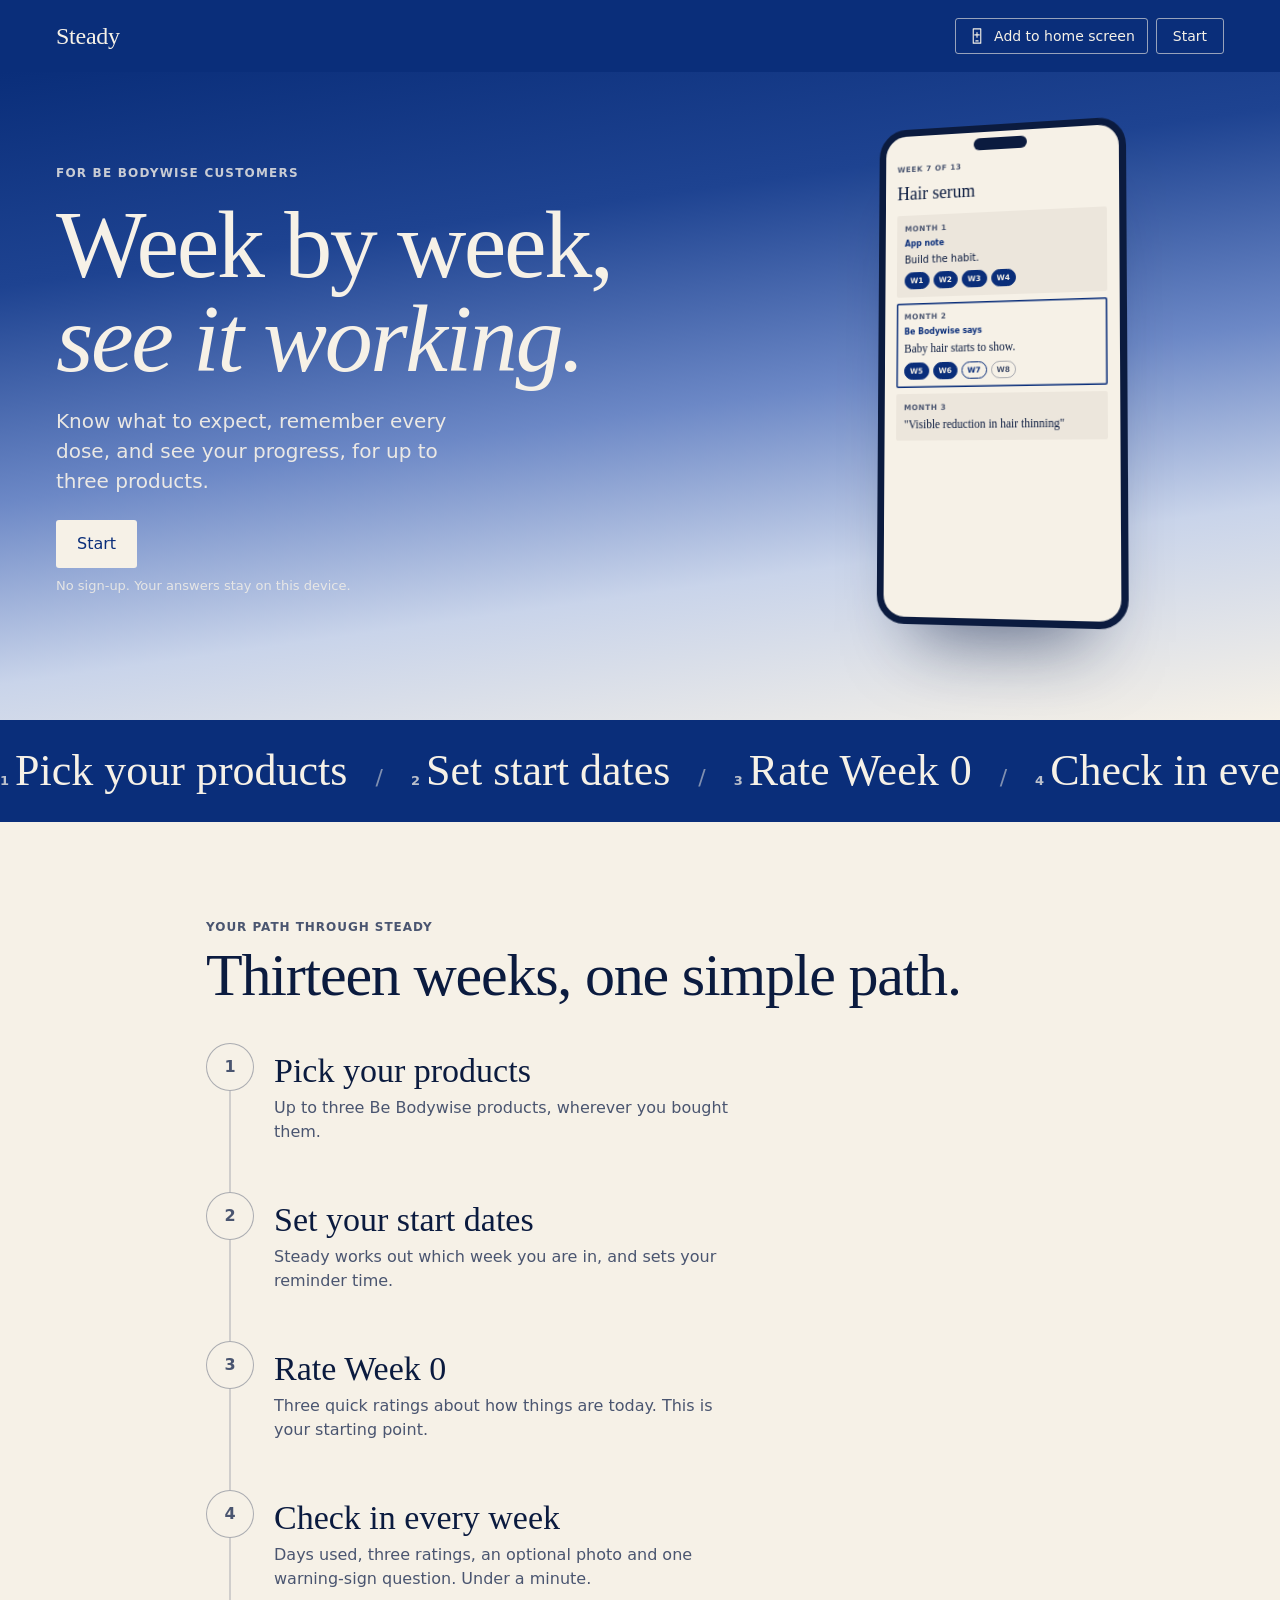
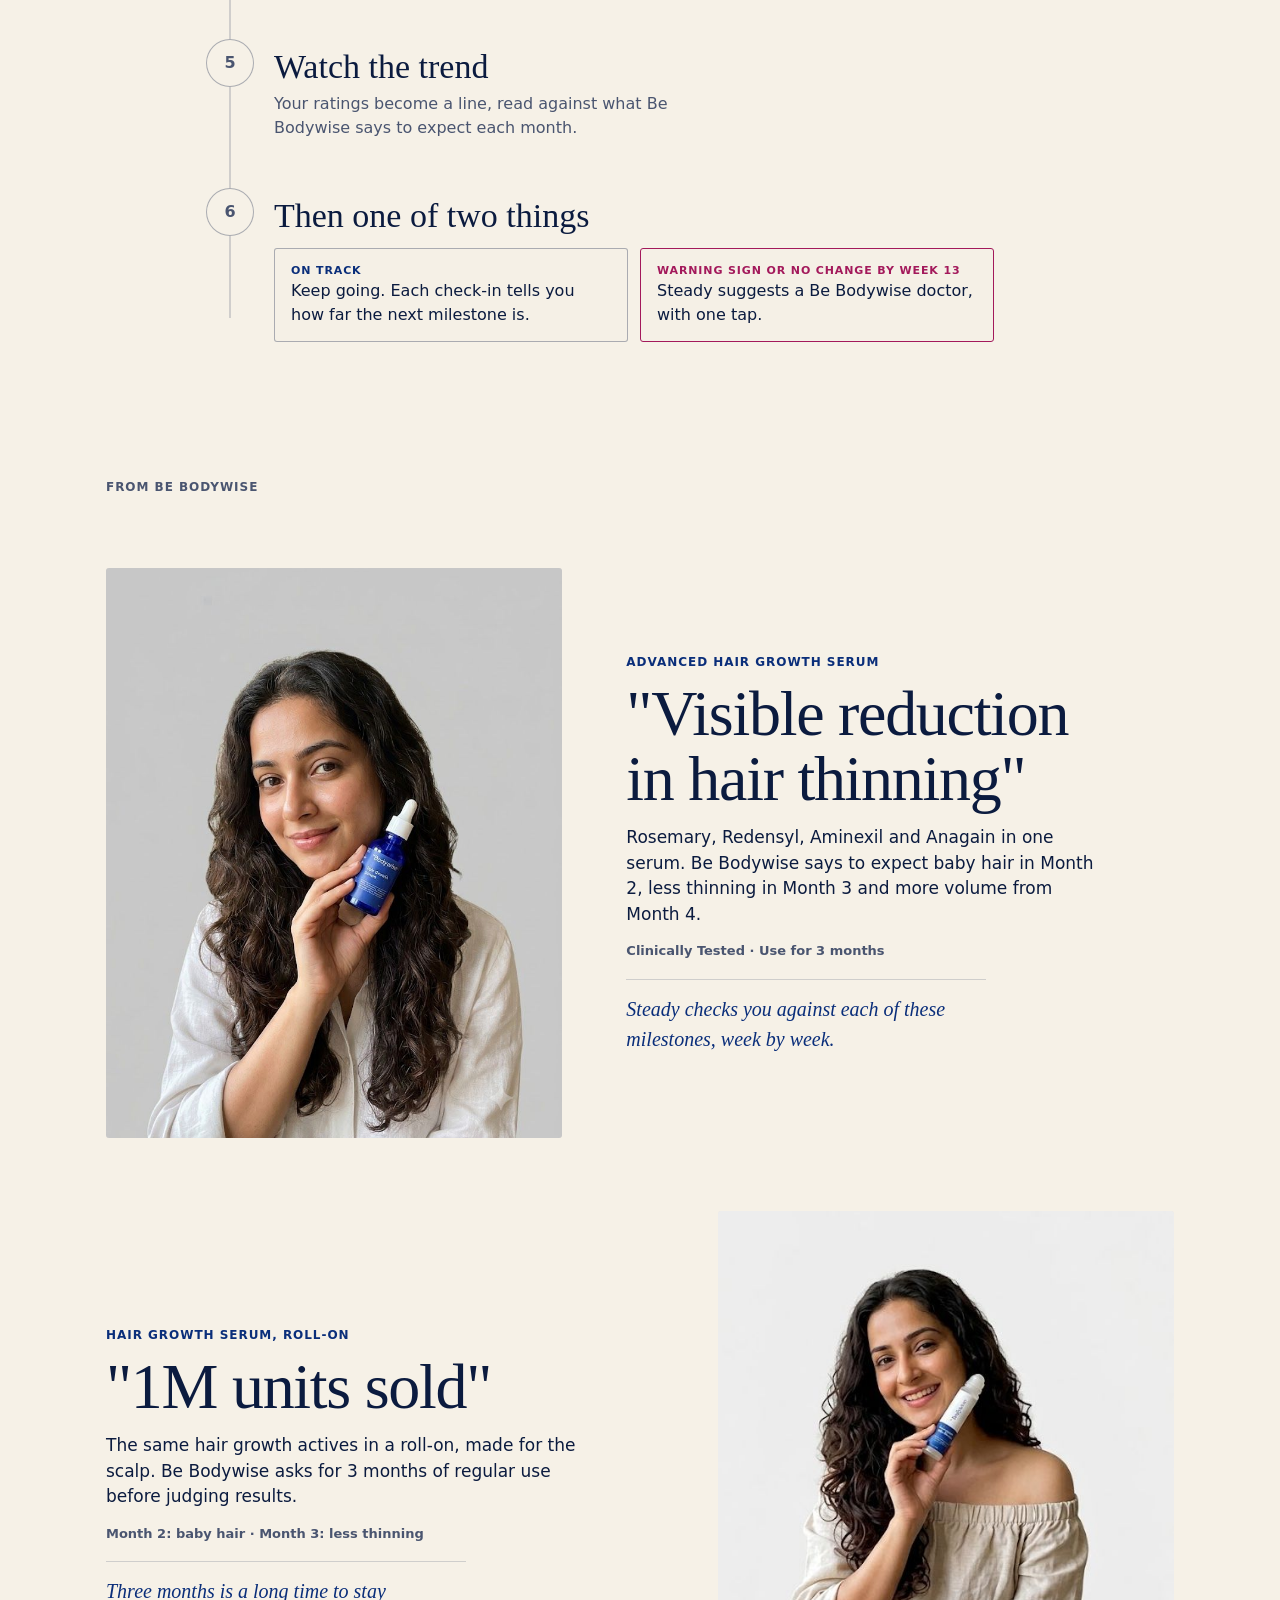
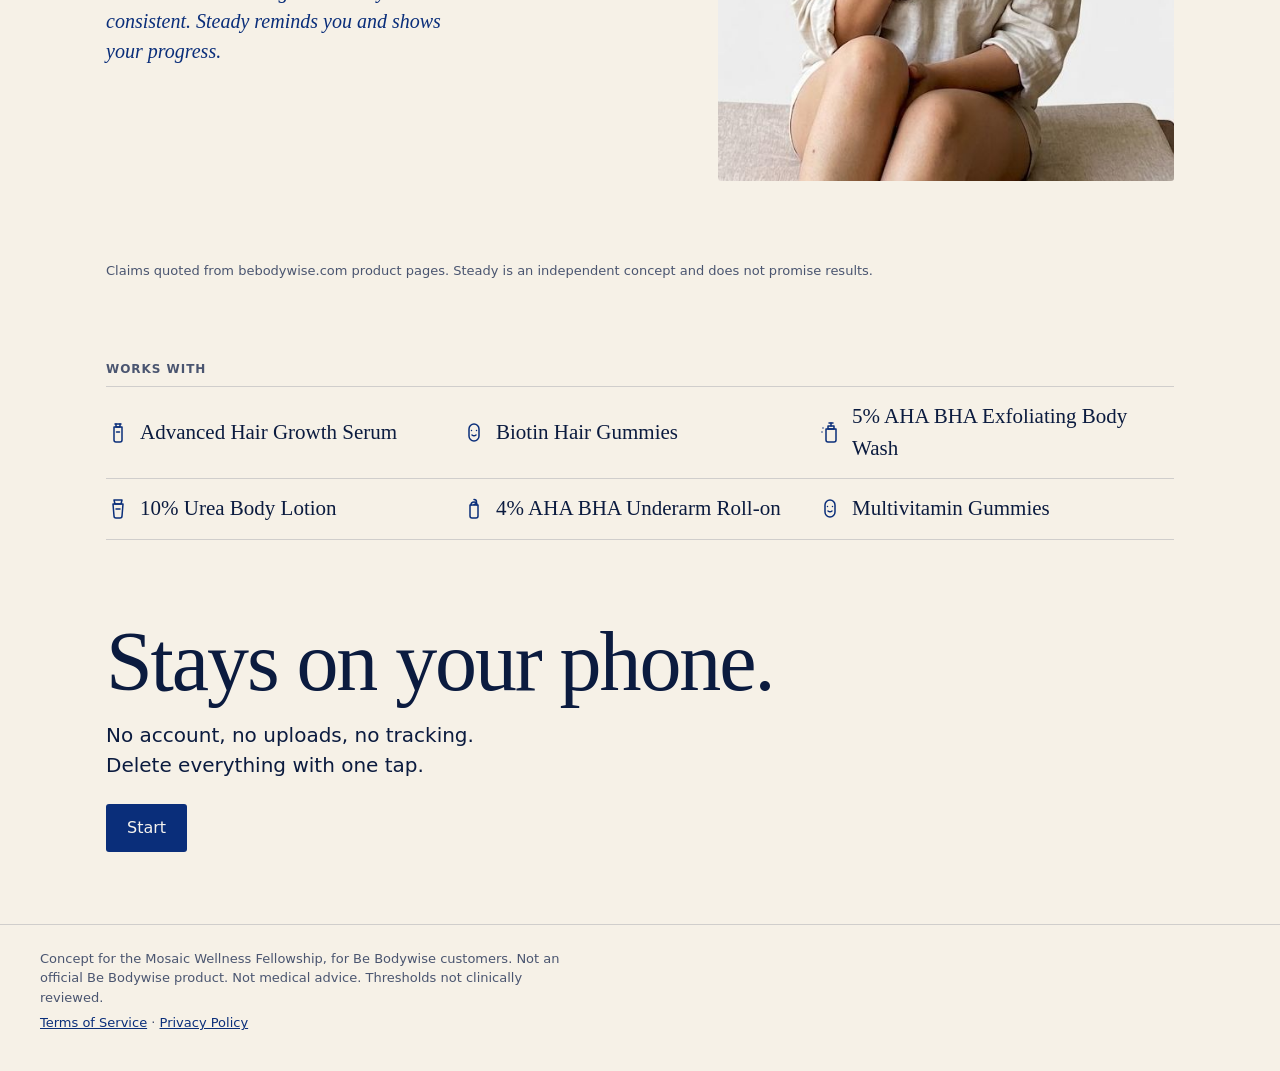
==== commit 1c3ef84b: "Show Add to home button on the home page too" ====
--- a/index.html
+++ b/index.html
@@ -16,7 +16,7 @@
   <link rel="preconnect" href="https://fonts.googleapis.com">
   <link rel="preconnect" href="https://fonts.gstatic.com" crossorigin>
   <link rel="stylesheet" href="https://fonts.googleapis.com/css2?family=DM+Sans:opsz,wght@9..40,400;9..40,500;9..40,600&family=Fraunces:opsz,wght@9..144,400;9..144,500&display=swap">
-  <link rel="stylesheet" href="styles.css?v=9">
+  <link rel="stylesheet" href="styles.css?v=12">
 </head>
 <body>
   <a class="skip" href="#view">Skip to content</a>
@@ -60,6 +60,6 @@
     <a data-nav="progress" href="#/progress">Progress</a>
     <a data-nav="settings" href="#/settings">Settings</a>
   </nav>
-  <script type="module" src="app.js?v=12"></script>
+  <script type="module" src="app.js?v=16"></script>
 </body>
 </html>
--- a/styles.css
+++ b/styles.css
@@ -672,6 +672,10 @@
 .toast-title { margin: 0; font-weight: 600; font-size: 14px; }
 .toast-text { margin: 0; font-size: 13px; opacity: 0.85; }
 @media (min-width: 900px) { .toast { bottom: 28px; } }
+@media (max-width: 899px) {
+  .toast { bottom: auto; top: calc(12px + env(safe-area-inset-top, 0px)); transform: translate(-50%, -160%); }
+  .toast.is-on { transform: translate(-50%, 0); }
+}
 
 @media (prefers-reduced-motion: reduce) {
   body:not(.is-landing), .banner, .banner-pulse, .sheet, .sheet-overlay { animation: none !important; }
@@ -681,3 +685,21 @@
 .done .chart-card { max-width: 560px; }
 .bottomnav { grid-template-columns: repeat(5, 1fr); }
 .bottomnav a { font-size: 12.5px; }
+
+/* Add to home screen button: header on phones, side menu on laptops. Hidden on the home page. */
+.a2hs { display: inline-flex; align-items: center; gap: 8px; min-height: 36px; padding: 0 12px; border: 1px solid var(--line); border-radius: var(--radius); background: transparent; color: var(--blue); font: inherit; font-size: 14px; font-weight: 500; cursor: pointer; }
+.a2hs .icon { width: 18px; height: 18px; flex: 0 0 auto; }
+.a2hs[hidden] { display: none !important; }
+body.is-landing .a2hs-side { display: none; }
+.a2hs-short { display: none; }
+.a2hs-top { margin-left: auto; }
+body.is-landing .a2hs-top { margin-right: 8px; color: var(--cream); border-color: rgba(246, 241, 231, 0.6); }
+body.is-landing .a2hs-top .icon, .a2hs .icon { color: inherit; }
+@media (max-width: 479px) {
+  body.is-landing .a2hs-top { padding: 0 10px; gap: 6px; font-size: 13px; }
+  body.is-landing .a2hs-top .a2hs-full { display: none; }
+  body.is-landing .a2hs-top .a2hs-short { display: inline; }
+}
+.a2hs { white-space: nowrap; }
+.a2hs-side { width: 100%; justify-content: flex-start; gap: 8px; padding: 0 10px; font-size: 13px; text-align: left; }
+.a2hs:focus-visible { outline: 2px solid var(--blue); outline-offset: 2px; }
